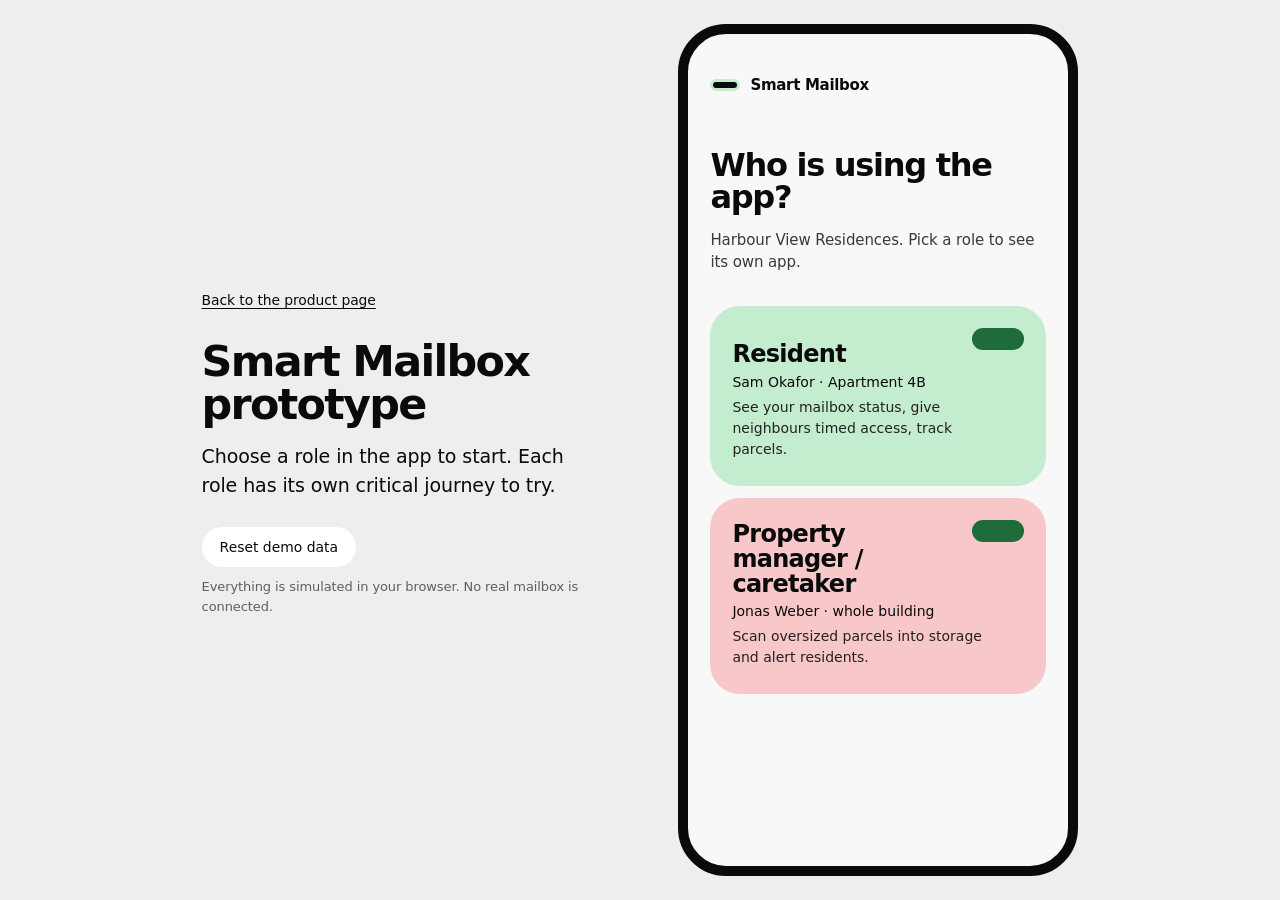
==== demo.html @ 1ff183e3 "added Landingpage and Demo" ====
<!doctype html>
<html lang="en">
<head>
  <meta charset="utf-8">
  <meta name="viewport" content="width=device-width, initial-scale=1, viewport-fit=cover">
  <title>Smart Mailbox Demo</title>
  <meta name="description" content="Interactive prototype of the Smart Mailbox app: resident mailbox status, timed neighbour access and history, and the caretaker parcel intake portal.">
  <meta name="theme-color" content="#f8f8f8">
  <link rel="preconnect" href="https://api.fontshare.com">
  <link rel="preconnect" href="https://cdn.fontshare.com" crossorigin>
  <link href="https://api.fontshare.com/v2/css?f[]=switzer@400,500,600&display=swap" rel="stylesheet">
  <link rel="icon" href="data:image/svg+xml,%3Csvg xmlns='http://www.w3.org/2000/svg' viewBox='0 0 32 32'%3E%3Crect width='32' height='32' rx='8' fill='%23c3edce'/%3E%3Crect x='6' y='13' width='20' height='6' rx='3' fill='%230a0a0a'/%3E%3C/svg%3E">
  <link rel="stylesheet" href="css/tokens.css">
  <link rel="stylesheet" href="css/demo.css">
</head>
<body>
  <div class="stage">
    <aside class="guide" aria-labelledby="guide-title">
      <a class="guide__back" href="index.html">Back to the product page</a>
      <p id="guide-title" class="guide__title">Smart Mailbox prototype</p>
      <p class="guide__lede" id="guide-lede">Choose a role in the app to start. Each role has its own critical journey to try.</p>
      <div class="guide__tasks" id="guide-tasks" aria-live="polite"></div>
      <div class="guide__foot">
        <button class="btn btn--quiet btn--small" type="button" id="reset-demo">Reset demo data</button>
        <p>Everything is simulated in your browser. No real mailbox is connected.</p>
      </div>
    </aside>

    <div class="device">
      <div class="app" id="app" aria-live="polite">
        <noscript><p class="pad">This prototype needs JavaScript to run.</p></noscript>
      </div>
      <div class="push" id="push" role="status" hidden></div>
    </div>
  </div>

  <script src="js/demo.js" defer></script>
</body>
</html>
---- css/tokens.css ----
/* Smart Mailbox — shared design tokens (landing page + demo app) */
:root {
  --bg: #f8f8f8;
  --surface: #eeeeee;
  --surface-2: #e4e4e4;
  --ink: #0a0a0a;
  --ink-soft: #3a3a3a;
  --muted: #5f5f5f;
  --accent: #1f6b3a;
  --accent-strong: #15522b;
  --accent-ink: #ffffff;
  --mint: #c3edce;
  --mint-deep: #a6e2b6;
  --pink: #f8c7c9;
  --pink-deep: #f2a9ad;
  --paper: #ffffff;
  --alert: #b3261e;

  --font: "Switzer", ui-sans-serif, system-ui, -apple-system, "Segoe UI", sans-serif;

  --step-small: clamp(0.8125rem, 0.79rem + 0.1vw, 0.875rem);
  --step-body: clamp(1.0625rem, 1rem + 0.25vw, 1.1875rem);
  --step-lead: clamp(1.25rem, 1.1rem + 0.7vw, 1.625rem);
  --step-head: clamp(2rem, 1.3rem + 3.2vw, 4rem);
  --step-display: clamp(2.75rem, 1.2rem + 5.4vw, 6rem);

  /* The motif: the letter slot. Fully round ends, used at every scale. */
  --slot: 999px;
  --radius: 14px;

  --margin: clamp(16px, 2.8vw, 40px);
  --gap: clamp(8px, 0.8vw, 12px);

  --ease-out: cubic-bezier(0.22, 1, 0.36, 1);
  --ease-in-out: cubic-bezier(0.65, 0, 0.35, 1);
  --ease-soft: cubic-bezier(0.25, 0.8, 0.25, 1);
  --t-press: 120ms;
  --t-hover: 180ms;
}

*,
*::before,
*::after { box-sizing: border-box; }

html { -webkit-text-size-adjust: 100%; text-size-adjust: 100%; }

body {
  margin: 0;
  background: var(--bg);
  color: var(--ink);
  font-family: var(--font);
  font-size: var(--step-body);
  line-height: 1.5;
  letter-spacing: -0.005em;
  -webkit-font-smoothing: antialiased;
  font-feature-settings: "tnum" 0;
}

img, svg, video { display: block; max-width: 100%; }
button, input, select { font: inherit; color: inherit; }
a { color: inherit; }

:focus-visible { outline: 3px solid var(--accent); outline-offset: 3px; }
::selection { background: var(--mint); color: var(--ink); }

.visually-hidden {
  position: absolute !important; width: 1px; height: 1px; padding: 0; margin: -1px;
  overflow: hidden; clip: rect(0 0 0 0); white-space: nowrap; border: 0;
}

.tnum { font-variant-numeric: tabular-nums; }

/* Buttons: the slot shape, flat, one fill */
.btn {
  display: inline-flex; align-items: center; justify-content: center; gap: 10px;
  min-height: 48px; padding: 0 26px;
  border: 0; border-radius: var(--slot);
  background: var(--accent); color: var(--accent-ink);
  font-weight: 500; font-size: var(--step-body); text-decoration: none; cursor: pointer;
  transition: transform var(--t-press) var(--ease-out), background-color var(--t-hover) ease, color var(--t-hover) ease;
}
.btn:active { transform: scale(0.97); }
.btn--ink { background: var(--ink); color: var(--paper); }
.btn--quiet { background: var(--paper); color: var(--ink); }
.btn--small { min-height: 40px; padding: 0 18px; font-size: var(--step-small); }
@media (hover: hover) and (pointer: fine) {
  .btn:hover { background: var(--accent-strong); }
  .btn--ink:hover { background: #2a2a2a; }
  .btn--quiet:hover { background: var(--surface); }
}

@media (prefers-reduced-motion: reduce) {
  *, *::before, *::after { transition-duration: 1ms !important; animation-duration: 1ms !important; animation-iteration-count: 1 !important; }
}
---- css/demo.css ----
/* Smart Mailbox — demo app. Shares tokens.css with the landing page. */

:root {
  --line: #e6e6e6;
  --line-strong: #d6d6d6;
  --app-bg: #f8f8f8;
  --card: #ffffff;
  --amber-bg: #fdf0d5;
  --amber-ink: #7a4b00;
  --green-bg: #dcf3e2;
  --green-ink: #15522b;
  --grey-bg: #efefef;
  --grey-ink: #4a4a4a;
  --bad-bg: #fde3e1;
  --bad-ink: #8c1d16;
  --t-size: 15px;
}
.large-text { --t-size: 18px; }

html, body { height: 100%; }
body { background: var(--surface); overflow: hidden; }

.btn--block { width: 100%; }
.btn .ico { width: 20px; height: 20px; }
.btn:disabled { opacity: 0.55; cursor: progress; }

/* ---------- stage: guide + device ---------- */
.stage {
  height: 100%;
  display: grid;
  grid-template-columns: minmax(280px, 400px) auto;
  justify-content: center;
  align-items: center;
  gap: clamp(32px, 6vw, 96px);
  padding: 24px var(--margin);
}

.guide { align-self: center; max-width: 400px; }
.guide__back { font-size: var(--step-small); text-underline-offset: 0.25em; }
.guide__title { margin: 28px 0 0; font-size: clamp(2rem, 1.4rem + 1.6vw, 2.75rem); font-weight: 600; letter-spacing: -0.04em; line-height: 1; }
.guide__lede { margin: 16px 0 0; }
.guide__count { margin: 28px 0 10px; font-weight: 500; }
.tasks { list-style: none; margin: 0; padding: 0; display: grid; gap: 6px; }
.tasks li { display: grid; grid-template-columns: 28px 1fr; gap: 10px; align-items: start; background: var(--paper); border-radius: 18px; padding: 12px 14px; transition: background-color 300ms ease; }
.tasks li b { display: block; font-weight: 500; font-size: 15px; }
.tasks li small { display: block; color: var(--muted); font-size: 13px; }
.tick { width: 24px; height: 12px; margin-top: 5px; border-radius: var(--slot); background: var(--surface-2); transition: background-color 300ms ease, width 300ms var(--ease-out); }
.tasks li.is-done { background: var(--mint); }
.tasks li.is-done .tick { background: var(--accent); }
.guide__foot { margin-top: 28px; display: grid; gap: 10px; justify-items: start; }
.guide__foot p { margin: 0; font-size: 13px; color: var(--muted); }

.device {
  position: relative;
  width: 400px;
  height: min(860px, calc(100svh - 48px));
  background: var(--app-bg);
  border-radius: 48px;
  border: 10px solid var(--ink);
  overflow: hidden;
}

@media (max-width: 900px) {
  body { background: var(--app-bg); overflow: auto; }
  .stage { display: block; padding: 0; height: 100%; }
  .guide { display: none; }
  .device { width: 100%; height: 100%; height: 100svh; border: 0; border-radius: 0; }
}

/* ---------- app frame ---------- */
.app { height: 100%; display: flex; flex-direction: column; font-size: var(--t-size); position: relative; }
.app[data-mode="none"] { overflow-y: auto; }
.bar { display: flex; align-items: center; justify-content: space-between; gap: 12px; padding: 22px 20px 12px; }
.bar__title { display: flex; align-items: center; gap: 12px; min-width: 0; }
.bar__title h1 { margin: 0; font-size: 20px; font-weight: 600; letter-spacing: -0.02em; line-height: 1.15; }
.bar__title p { margin: 0; font-size: 13px; color: var(--muted); }
.bar__mark { flex: none; width: 30px; height: 12px; border-radius: var(--slot); background: var(--ink); border: 3px solid var(--mint); }
.bar__mark.m-pink { border-color: var(--pink); }
.avatar { flex: none; width: 44px; height: 44px; border-radius: 50%; border: 0; font-weight: 600; font-size: 14px; cursor: pointer; }
.m-mint.avatar { background: var(--mint); }
.m-pink.avatar { background: var(--pink); }

.screen { flex: 1; overflow-y: auto; padding: 8px 20px 28px; display: flex; flex-direction: column; gap: 12px; outline: none; -webkit-overflow-scrolling: touch; }
.screen__title { margin: 6px 0 2px; font-size: 24px; font-weight: 600; letter-spacing: -0.03em; }
.screen__sub { margin: 14px 0 0; font-size: 15px; font-weight: 500; color: var(--muted); }
.muted { color: var(--muted); }
.center { text-align: center; }
.screen > p { margin: 0; }

.tabs { display: grid; grid-template-columns: repeat(4, 1fr); background: var(--card); border-top: 1px solid var(--line); padding: 6px 6px calc(10px + env(safe-area-inset-bottom)); }
.tab { position: relative; display: grid; justify-items: center; gap: 2px; min-height: 56px; padding: 8px 0 4px; border: 0; background: none; color: var(--muted); font-size: 12px; font-weight: 500; cursor: pointer; border-radius: 16px; }
.tab .ico { width: 22px; height: 22px; }
.tab.is-on { color: var(--ink); }
.tab.is-on::before { content: ""; position: absolute; top: 2px; width: 36px; height: 4px; border-radius: var(--slot); background: var(--accent); }
.badge { position: absolute; top: 6px; left: calc(50% + 6px); min-width: 18px; height: 18px; padding: 0 5px; border-radius: var(--slot); background: var(--alert); color: #fff; font-style: normal; font-size: 11px; line-height: 18px; }
.ico { fill: none; stroke: currentColor; stroke-width: 1.7; stroke-linecap: round; stroke-linejoin: round; }

/* ---------- role picker ---------- */
.pick { padding: 40px 22px 32px; display: flex; flex-direction: column; gap: 12px; min-height: 100%; }
.pick__brand { display: flex; align-items: center; gap: 10px; font-weight: 600; letter-spacing: -0.02em; }
.pick__title { margin: 40px 0 0; font-size: 32px; line-height: 1; font-weight: 600; letter-spacing: -0.04em; }
.pick__lede { margin: 4px 0 20px; color: var(--ink-soft); }
.role {
  position: relative; display: grid; gap: 4px; text-align: left; border: 0; cursor: pointer;
  border-radius: 30px; padding: 24px 22px 26px; min-height: 180px; align-content: end;
  transition: transform var(--t-press) var(--ease-out);
}
.role:active { transform: scale(0.98); }
.role--mint { background: var(--mint); }
.role--pink { background: var(--pink); }
.role__name { font-size: 24px; font-weight: 600; letter-spacing: -0.03em; line-height: 1.05; padding-right: 60px; }
.role__who { font-size: 14px; font-weight: 500; }
.role__does { font-size: 14px; max-width: 30ch; color: #222; }
.pick__back { margin-top: 12px; color: var(--ink); }
@media (min-width: 901px) { .pick__back { display: none; } }
.role__go { position: absolute; top: 22px; right: 22px; width: 52px; height: 22px; border-radius: var(--slot); background: var(--ink); }
@media (hover: hover) and (pointer: fine) { .role:hover .pick__back { margin-top: 12px; color: var(--ink); }
@media (min-width: 901px) { .pick__back { display: none; } }
.role__go { background: var(--accent); } }

/* ---------- resident home ---------- */
.status-card { border-radius: 30px; padding: 22px 22px 24px; display: grid; gap: 8px; transition: background-color 400ms ease; }
.status-card.is-arrived { background: var(--mint); }
.status-card.is-empty { background: var(--card); }
.status-card__box { margin: 0; font-size: 14px; font-weight: 500; }
.status-card__word { margin: 4px 0 0; display: flex; align-items: center; gap: 12px; font-size: 40px; font-weight: 600; letter-spacing: -0.04em; line-height: 1; }
.slot-dot { width: 34px; height: 14px; border-radius: var(--slot); background: var(--accent); flex: none; }
.is-empty .slot-dot { background: var(--surface-2); width: 24px; }
.status-card__meta { margin: 0; }
.status-card__calm { margin: 6px 0 0; color: var(--ink-soft); }
.status-card .btn { margin-top: 10px; }
.status-card.is-arrived .status-card__word { animation: pop 500ms var(--ease-out); }
@keyframes pop { from { transform: translateY(8px); opacity: 0.2; } }

.readout { display: grid; grid-template-columns: repeat(3, 1fr); margin: 0; background: var(--card); border-radius: 22px; border: 1px solid var(--line); }
.readout div { padding: 12px 14px; }
.readout div + div { border-left: 1px solid var(--line); }
.readout dt { font-size: 12px; color: var(--muted); }
.readout dd { margin: 2px 0 0; font-size: 14px; font-weight: 500; }

.card { background: var(--card); border: 1px solid var(--line); border-radius: 22px; padding: 16px 18px; display: grid; gap: 6px; }
.card h3 { margin: 0; font-size: 16px; font-weight: 600; letter-spacing: -0.01em; }
.card p { margin: 0; }
.card--pink { background: var(--pink); border-color: transparent; }
.card__row { display: flex; align-items: center; justify-content: space-between; gap: 12px; }
.card__row h3 { margin: 0; font-size: 16px; font-weight: 600; }

.link { border: 0; background: none; padding: 6px 0; min-height: 32px; font-weight: 500; color: var(--accent); cursor: pointer; text-decoration: underline; text-decoration-color: transparent; text-underline-offset: 0.2em; justify-self: start; font-size: inherit; }
.link--danger { color: var(--bad-ink); }
.link--center { justify-self: center; align-self: center; }
@media (hover: hover) and (pointer: fine) { .link:hover { text-decoration-color: currentColor; } }

.notice { background: var(--ink); color: var(--paper); border-radius: 22px; padding: 16px 18px; display: grid; gap: 6px; animation: pop 400ms var(--ease-out); }
.notice ul { margin: 0; padding-left: 18px; }
.notice .link { color: var(--mint); }

.sim { margin-top: 6px; border: 1.5px dashed var(--line-strong); border-radius: 22px; padding: 14px 16px 16px; display: grid; gap: 8px; }
.sim h3 { margin: 0; font-size: 14px; font-weight: 600; }
.sim > p { margin: 0; font-size: 13px; color: var(--muted); }
.sim__row { display: flex; gap: 8px; flex-wrap: wrap; }
.sim__result { margin: 4px 0 0; min-height: 0; font-size: 14px; border-radius: 14px; }
.sim__result:empty { display: none; }
.sim__result.is-ok { background: var(--green-bg); color: var(--green-ink); padding: 10px 12px; }
.sim__result.is-bad { background: var(--bad-bg); color: var(--bad-ink); padding: 10px 12px; }

/* ---------- access ---------- */
.code-card { background: var(--mint); border-radius: 26px; padding: 18px 20px 20px; display: grid; gap: 6px; justify-items: start; animation: pop 400ms var(--ease-out); }
.code-card h4 { margin: 0; font-size: 15px; font-weight: 500; }
.code-card p { margin: 0; }
.code-card__code { font-size: 44px; font-weight: 600; letter-spacing: 0.02em; line-height: 1.05; }
.code-card .btn { margin-top: 6px; background: var(--paper); }

.form-card { background: var(--card); border: 1px solid var(--line); border-radius: 22px; }
.form-card summary { list-style: none; cursor: pointer; padding: 16px 18px; font-weight: 600; display: flex; justify-content: space-between; align-items: center; border-radius: 22px; }
.form-card summary::-webkit-details-marker { display: none; }
.form-card summary::after { content: "+"; font-size: 22px; font-weight: 400; line-height: 1; }
.form-card[open] summary::after { content: "–"; }
.form-card .form { padding: 0 18px 18px; }

.form { display: grid; gap: 12px; }
.form fieldset { border: 0; margin: 0; padding: 0; }
.form legend, .form label { font-size: 13px; color: var(--muted); font-weight: 500; }
.form label { display: grid; gap: 4px; }
.form input[type="datetime-local"], .form input:not([type]), .form input[inputmode] {
  width: 100%; min-height: 44px; border: 1px solid var(--line-strong); border-radius: 12px; padding: 8px 10px; background: var(--card); color: var(--ink); font-size: 15px;
}
.form input:focus { outline: 2px solid var(--accent); outline-offset: 1px; }
.field2 { display: grid; grid-template-columns: 1fr; gap: 10px; }
.form__err { margin: 0; color: var(--bad-ink); font-size: 14px; }
.form__err:empty { display: none; }
.choices { display: grid; gap: 6px; margin-top: 6px; }
.choice { display: flex !important; align-items: center; gap: 12px; padding: 10px 12px; border: 1px solid var(--line); border-radius: 14px; cursor: pointer; color: var(--ink) !important; }
.choice input { width: 18px; height: 18px; accent-color: var(--accent); }
.choice span { display: grid; }
.choice b { font-weight: 500; font-size: 15px; }
.choice small { color: var(--muted); font-size: 13px; }
.choice:has(input:checked) { background: var(--mint); border-color: transparent; }

.rows { list-style: none; margin: 0; padding: 0; background: var(--card); border: 1px solid var(--line); border-radius: 22px; }
.row { display: flex; align-items: center; gap: 10px; padding: 12px 16px; min-height: 56px; }
.row + .row { border-top: 1px solid var(--line); }
.row > div { flex: 1; min-width: 0; display: grid; }
.row b { font-weight: 500; }
.row small { color: var(--muted); font-size: 13px; }

.pill { flex: none; display: inline-flex; align-items: center; height: 22px; padding: 0 9px; border-radius: var(--slot); font-size: 12px; font-weight: 500; }
.pill--green { background: var(--green-bg); color: var(--green-ink); }
.pill--amber { background: var(--amber-bg); color: var(--amber-ink); }
.pill--grey { background: var(--grey-bg); color: var(--grey-ink); }

/* ---------- parcels ---------- */
.parcel-card { background: var(--pink); border-radius: 26px; padding: 18px 20px 20px; display: grid; gap: 8px; animation: pop 400ms var(--ease-out); }
.parcel-card__top { display: flex; justify-content: space-between; align-items: center; }
.parcel-card__shelf { margin: 0; font-size: 34px; font-weight: 600; letter-spacing: -0.03em; line-height: 1.05; }
.parcel-card .btn { margin-top: 6px; }
.kv { margin: 0; display: grid; grid-template-columns: 1fr 1fr; gap: 8px 12px; }
.kv dt { font-size: 12px; color: var(--muted); }
.parcel-card .kv dt { color: #5a3e40; }
.kv dd { margin: 0; font-weight: 500; font-size: 14px; overflow-wrap: anywhere; }
.empty { background: var(--card); border: 1px dashed var(--line-strong); border-radius: 22px; padding: 18px; }
.empty p { margin: 0; }

/* ---------- history ---------- */
.chips { display: flex; gap: 6px; flex-wrap: wrap; }
.chip { border: 1px solid var(--line-strong); background: var(--card); border-radius: var(--slot); min-height: 36px; padding: 0 14px; font-size: 14px; cursor: pointer; }
.chip.is-on { background: var(--ink); color: var(--paper); border-color: var(--ink); }
.log { list-style: none; margin: 0; padding: 0; display: grid; }
.log__day { margin: 12px 0 4px; font-size: 13px; font-weight: 600; color: var(--muted); }
.log__item { display: grid; grid-template-columns: 48px 1fr; gap: 10px; padding: 10px 0; border-bottom: 1px solid var(--line); }
.log__item b { display: block; font-weight: 500; }
.log__item small { color: var(--muted); font-size: 13px; }
.log__time { color: var(--muted); font-size: 14px; padding-top: 1px; position: relative; padding-left: 14px; }
.log__time::before { content: ""; position: absolute; left: 0; top: 8px; width: 8px; height: 8px; border-radius: 50%; background: var(--grey-ink); }
.log--mail .log__time::before { background: var(--accent); }
.log--parcel .log__time::before { background: #d36b72; }
.log--access .log__time::before { background: var(--ink); }

/* ---------- caretaker ---------- */
.kpis { margin: 0; display: grid; grid-template-columns: 1fr 1fr; background: var(--card); border: 1px solid var(--line); border-radius: 22px; overflow: hidden; }
.kpis div { padding: 14px 16px; }
.kpis div:nth-child(even) { border-left: 1px solid var(--line); }
.kpis div:nth-child(n+3) { border-top: 1px solid var(--line); }
.kpis dt { font-size: 13px; color: var(--muted); }
.kpis dd { margin: 2px 0 0; font-size: 32px; font-weight: 600; letter-spacing: -0.03em; line-height: 1.1; }
.kpis dd small { font-size: 14px; font-weight: 500; color: var(--muted); letter-spacing: 0; }
.kpis dd.warn { color: var(--bad-ink); }
.capbar { height: 12px; background: var(--card); border-radius: var(--slot); overflow: hidden; border: 1px solid var(--line); }
.capbar span { display: block; height: 100%; background: #d36b72; border-radius: var(--slot); transition: width 500ms var(--ease-out); }
.capnote { margin-top: -6px !important; font-size: 13px; }

.viewfinder { position: relative; height: 240px; border-radius: 26px; background: #151515; overflow: hidden; display: grid; place-items: center; }
.viewfinder::before { content: ""; width: 72%; height: 46%; border-radius: 18px; border: 3px solid var(--pink); }
.vf__line { position: absolute; left: 14%; right: 14%; top: 50%; height: 3px; border-radius: 2px; background: var(--pink); opacity: 0.9; }
.viewfinder.is-scanning .vf__line { animation: sweep 1.2s var(--ease-in-out) infinite alternate; }
@keyframes sweep { from { transform: translateY(-50px); } to { transform: translateY(50px); } }
.vf__label { position: absolute; bottom: 14px; color: #bdbdbd; font-size: 13px; }
.manual { margin-top: 6px; grid-template-columns: 1fr auto; align-items: end; }
.manual .form__err { grid-column: 1 / -1; }

.sizes { border: 0; padding: 0; margin: 0; display: flex; gap: 6px; flex-wrap: wrap; align-items: center; }
.sizes legend, .shelf-pick legend { font-size: 13px; color: var(--muted); font-weight: 500; margin-bottom: 6px; padding: 0; }
.seg { position: relative; }
.seg input, .shelf input { position: absolute; opacity: 0; inset: 0; margin: 0; cursor: pointer; }
.seg span { display: grid; place-items: center; min-width: 60px; min-height: 44px; border-radius: var(--slot); background: var(--card); border: 1px solid var(--line-strong); font-weight: 500; }
.seg input:checked + span { background: var(--ink); color: var(--paper); border-color: var(--ink); }
.seg input:focus-visible + span, .shelf input:focus-visible + span { outline: 3px solid var(--accent); outline-offset: 2px; }
.shelf-pick { border: 0; padding: 0; margin: 0; }
.shelves { display: grid; grid-template-columns: repeat(6, 1fr); gap: 5px; }
.shelf { position: relative; }
.shelf span { display: grid; place-items: center; height: 40px; border-radius: 10px; background: var(--card); border: 1px solid var(--line-strong); font-size: 13px; font-weight: 500; }
.shelf.is-used span { background: var(--grey-bg); color: #9a9a9a; border-color: transparent; text-decoration: line-through; }
.shelf input:checked + span { background: var(--accent); color: #fff; border-color: var(--accent); }

.shelves--big { gap: 6px; }
.shelf-btn { display: grid; place-items: center; align-content: center; gap: 0; height: 58px; border-radius: 12px; border: 1px solid var(--line-strong); background: var(--card); cursor: pointer; padding: 0; }
.shelf-btn b { font-size: 14px; font-weight: 600; }
.shelf-btn small { font-size: 11px; color: var(--muted); }
.shelf-btn.is-used { background: var(--pink); border-color: transparent; }
.shelf-btn.is-used small { color: #4a2f31; }
.shelf-btn.is-late { background: #d36b72; color: #fff; }
.shelf-btn.is-late small { color: #fff; }
.shelf-btn.is-sel { outline: 3px solid var(--ink); outline-offset: 1px; }
.legend { margin: 0; display: flex; align-items: center; gap: 6px 10px; flex-wrap: wrap; font-size: 13px; color: var(--muted); }
.lg { width: 14px; height: 14px; border-radius: 4px; display: inline-block; }
.lg--used { background: var(--pink); }
.lg--late { background: #d36b72; }
.lg--free { background: var(--card); border: 1px solid var(--line-strong); }

.done-card { margin-top: 8px; background: var(--pink); border-radius: 30px; padding: 26px 22px; display: grid; gap: 10px; animation: pop 450ms var(--ease-out); }
.done-card__mark { width: 52px; height: 22px; border-radius: var(--slot); background: var(--ink); }
.done-card h3 { margin: 6px 0 0; font-size: 30px; font-weight: 600; letter-spacing: -0.03em; line-height: 1.05; }
.done-card p { margin: 0; }
.phone-note { background: var(--paper); border-radius: 18px; padding: 12px 14px; display: grid; font-size: 14px; }
.phone-note b { font-weight: 600; }

/* ---------- sheet ---------- */
.sheet { position: absolute; inset: 0; background: rgba(10, 10, 10, 0.35); display: flex; align-items: flex-end; z-index: 20; animation: fade 200ms ease; }
.sheet__panel { width: 100%; background: var(--app-bg); border-radius: 28px 28px 0 0; padding: 20px 20px calc(24px + env(safe-area-inset-bottom)); display: grid; gap: 10px; animation: up 320ms var(--ease-out); max-height: 90%; overflow-y: auto; }
.sheet__panel h3 { margin: 0; font-size: 18px; font-weight: 600; }
@keyframes fade { from { opacity: 0; } }
@keyframes up { from { transform: translateY(40px); } }
.toggle { display: flex; align-items: center; justify-content: space-between; gap: 12px; background: var(--card); border-radius: 18px; padding: 12px 14px; cursor: pointer; position: relative; }
.toggle span { display: grid; }
.toggle b { font-weight: 500; }
.toggle small { color: var(--muted); font-size: 13px; }
.toggle input { position: absolute; opacity: 0; width: 100%; height: 100%; inset: 0; margin: 0; cursor: pointer; }
.toggle i { flex: none; width: 46px; height: 26px; border-radius: var(--slot); background: var(--surface-2); position: relative; transition: background-color 200ms ease; }
.toggle i::after { content: ""; position: absolute; top: 3px; left: 3px; width: 20px; height: 20px; border-radius: 50%; background: #fff; transition: transform 250ms var(--ease-out); }
.toggle input:checked + i { background: var(--accent); }
.toggle input:checked + i::after { transform: translateX(20px); }
.toggle input:focus-visible + i { outline: 3px solid var(--accent); outline-offset: 2px; }

/* ---------- push banner ---------- */
.push {
  position: absolute; top: 12px; left: 12px; right: 12px; z-index: 30;
  display: grid; grid-template-columns: auto 1fr auto; gap: 12px; align-items: center;
  background: var(--ink); color: var(--paper); border-radius: 22px; padding: 12px 16px;
  font-size: 14px; cursor: pointer;
  box-shadow: 0 14px 30px rgba(0, 0, 0, 0.25);
}
.push[hidden] { display: none; }
.push.is-in { animation: drop 450ms var(--ease-out); }
@keyframes drop { from { transform: translateY(-120%); } }
.push b { display: block; font-weight: 600; }
.push__mark { width: 26px; height: 11px; border-radius: var(--slot); background: var(--mint); }
.push__mark.pink { background: var(--pink); }
.push__time { font-size: 12px; color: #a9a9a9; align-self: start; }

@media (hover: hover) and (pointer: fine) {
  .tab:hover { color: var(--ink); }
  .chip:hover:not(.is-on) { background: var(--surface); }
  .shelf-btn:hover { outline: 2px solid var(--line-strong); }
}
.tab:active, .chip:active, .shelf-btn:active, .seg:active span { transform: scale(0.96); }
.tab, .chip, .shelf-btn, .seg span { transition: transform var(--t-press) var(--ease-out), background-color var(--t-hover) ease, color var(--t-hover) ease; }
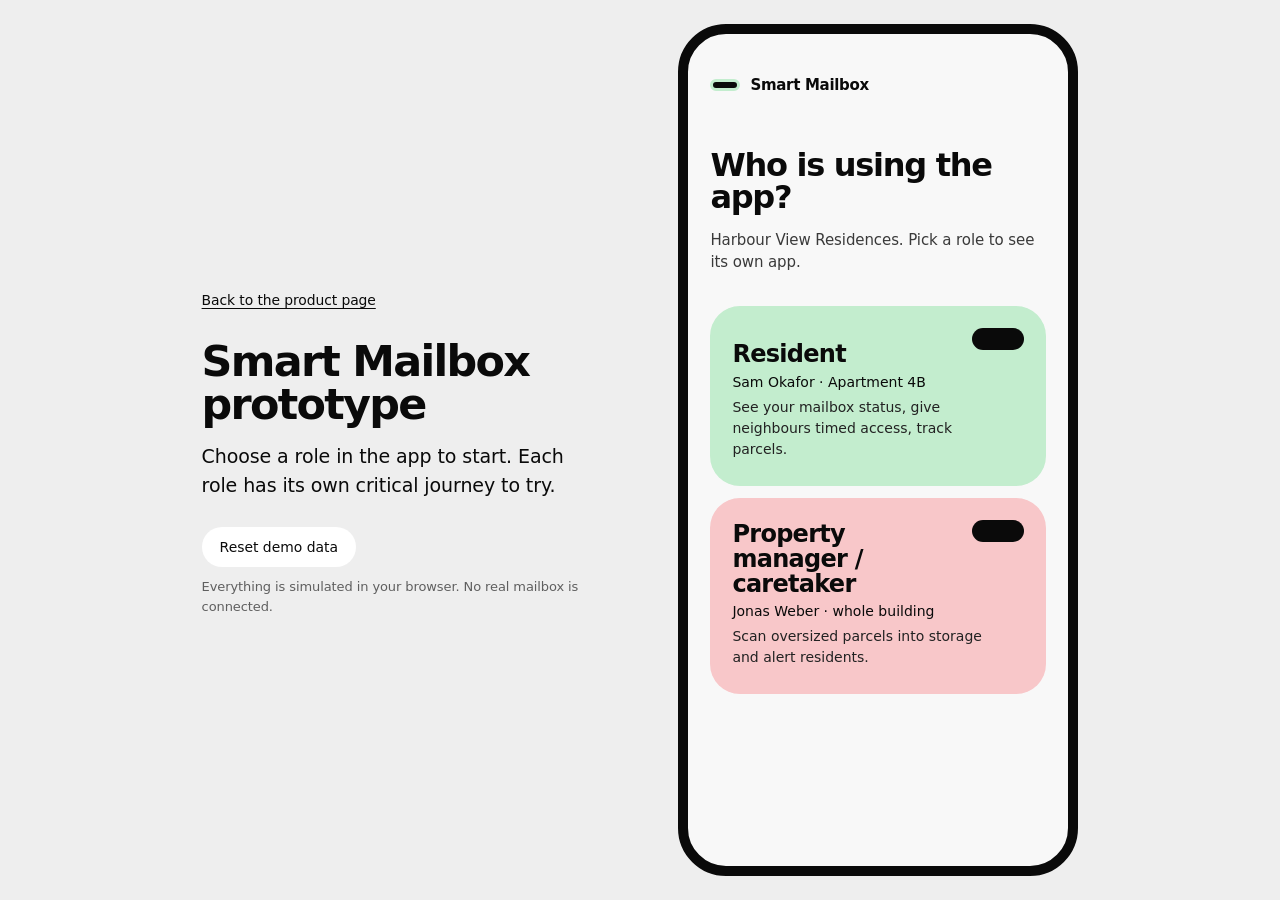
==== commit bc8d5054: "fixed role choice + mobile version return button" ====
--- a/demo.html
+++ b/demo.html
@@ -27,6 +27,9 @@
     </aside>
 
     <div class="device">
+      <nav class="backbar" aria-label="Site">
+        <a href="index.html"><svg class="ico" viewBox="0 0 24 24" aria-hidden="true" focusable="false"><path d="M19 12H5M11 6l-6 6 6 6"/></svg>Back to Landing Page</a>
+      </nav>
       <div class="app" id="app" aria-live="polite">
         <noscript><p class="pad">This prototype needs JavaScript to run.</p></noscript>
       </div>
--- a/css/demo.css
+++ b/css/demo.css
@@ -52,6 +52,7 @@
 
 .device {
   position: relative;
+  display: flex; flex-direction: column;
   width: 400px;
   height: min(860px, calc(100svh - 48px));
   background: var(--app-bg);
@@ -65,10 +66,11 @@
   .stage { display: block; padding: 0; height: 100%; }
   .guide { display: none; }
   .device { width: 100%; height: 100%; height: 100svh; border: 0; border-radius: 0; }
+
 }
 
 /* ---------- app frame ---------- */
-.app { height: 100%; display: flex; flex-direction: column; font-size: var(--t-size); position: relative; }
+.app { flex: 1; min-height: 0; display: flex; flex-direction: column; font-size: var(--t-size); position: relative; }
 .app[data-mode="none"] { overflow-y: auto; }
 .bar { display: flex; align-items: center; justify-content: space-between; gap: 12px; padding: 22px 20px 12px; }
 .bar__title { display: flex; align-items: center; gap: 12px; min-width: 0; }
@@ -111,12 +113,8 @@
 .role__name { font-size: 24px; font-weight: 600; letter-spacing: -0.03em; line-height: 1.05; padding-right: 60px; }
 .role__who { font-size: 14px; font-weight: 500; }
 .role__does { font-size: 14px; max-width: 30ch; color: #222; }
-.pick__back { margin-top: 12px; color: var(--ink); }
-@media (min-width: 901px) { .pick__back { display: none; } }
 .role__go { position: absolute; top: 22px; right: 22px; width: 52px; height: 22px; border-radius: var(--slot); background: var(--ink); }
-@media (hover: hover) and (pointer: fine) { .role:hover .pick__back { margin-top: 12px; color: var(--ink); }
-@media (min-width: 901px) { .pick__back { display: none; } }
-.role__go { background: var(--accent); } }
+@media (hover: hover) and (pointer: fine) { .role:hover .role__go { background: var(--accent); } }
 
 /* ---------- resident home ---------- */
 .status-card { border-radius: 30px; padding: 22px 22px 24px; display: grid; gap: 8px; transition: background-color 400ms ease; }
@@ -333,3 +331,23 @@
 }
 .tab:active, .chip:active, .shelf-btn:active, .seg:active span { transform: scale(0.96); }
 .tab, .chip, .shelf-btn, .seg span { transition: transform var(--t-press) var(--ease-out), background-color var(--t-hover) ease, color var(--t-hover) ease; }
+
+/* ---------- mobile: back to the landing page ---------- */
+.backbar {
+  display: none; flex: none; align-items: center;
+  padding: calc(8px + env(safe-area-inset-top)) 16px 8px;
+  background: var(--ink);
+}
+.backbar a {
+  display: inline-flex; align-items: center; gap: 8px; min-height: 40px; padding: 0 16px 0 12px;
+  border-radius: var(--slot); background: var(--mint); color: var(--ink);
+  font-size: 15px; font-weight: 600; text-decoration: none;
+  transition: transform var(--t-press) var(--ease-out), background-color var(--t-hover) ease;
+}
+.backbar a:active { transform: scale(0.97); }
+.backbar svg { width: 18px; height: 18px; }
+@media (hover: hover) and (pointer: fine) { .backbar a:hover { background: var(--mint-deep); } }
+@media (max-width: 900px) {
+  .backbar { display: flex; }
+  .push { top: calc(64px + env(safe-area-inset-top)); }
+}
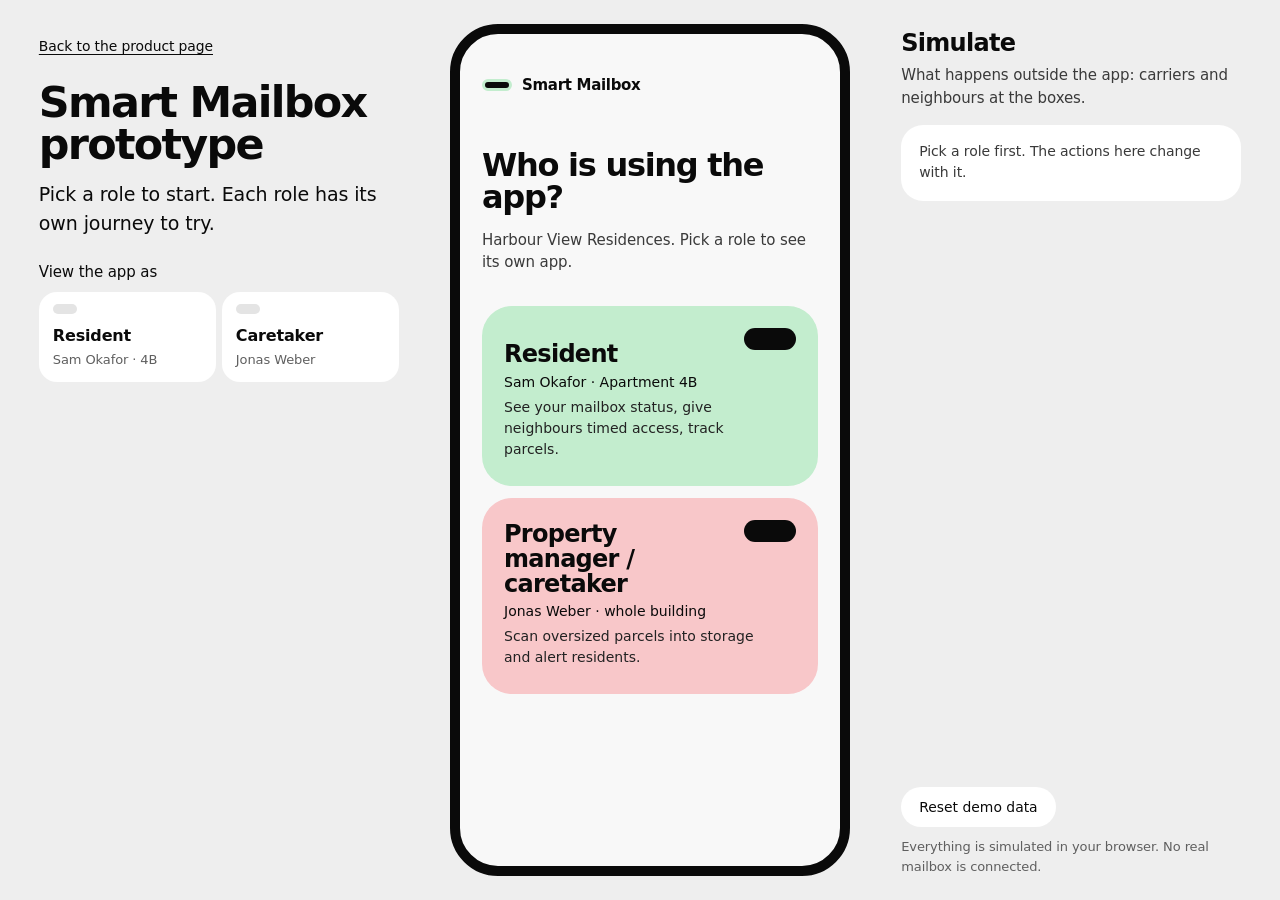
==== commit e18cc6c6: "removed Smart Mailbox Font, fixed features overview, fixed demo controls + simulation controls" ====
--- a/demo.html
+++ b/demo.html
@@ -15,20 +15,53 @@
 </head>
 <body>
   <div class="stage">
-    <aside class="guide" aria-labelledby="guide-title">
-      <a class="guide__back" href="index.html">Back to the product page</a>
-      <p id="guide-title" class="guide__title">Smart Mailbox prototype</p>
-      <p class="guide__lede" id="guide-lede">Choose a role in the app to start. Each role has its own critical journey to try.</p>
-      <div class="guide__tasks" id="guide-tasks" aria-live="polite"></div>
-      <div class="guide__foot">
-        <button class="btn btn--quiet btn--small" type="button" id="reset-demo">Reset demo data</button>
-        <p>Everything is simulated in your browser. No real mailbox is connected.</p>
+    <!-- Everything outside the app: on desktop the columns beside the phone, on a phone a drawer. -->
+    <div class="demo" id="demo-panel" aria-labelledby="drawer-title">
+      <div class="demo__head">
+        <h2 id="drawer-title">Demo controls</h2>
+        <button class="btn btn--quiet btn--small" type="button" id="demo-close">Close</button>
       </div>
-    </aside>
+
+      <aside class="guide" aria-labelledby="guide-title">
+        <a class="guide__back" href="index.html">Back to the product page</a>
+        <p id="guide-title" class="guide__title">Smart Mailbox prototype</p>
+        <p class="guide__lede" id="guide-lede">Pick a role to start. Each role has its own journey to try.</p>
+
+        <fieldset class="roles">
+          <legend>View the app as</legend>
+          <label class="roles__opt roles__opt--mint">
+            <input type="radio" name="demo-role" value="resident">
+            <span><b>Resident</b><small>Sam Okafor · 4B</small></span>
+          </label>
+          <label class="roles__opt roles__opt--pink">
+            <input type="radio" name="demo-role" value="caretaker">
+            <span><b>Caretaker</b><small>Jonas Weber</small></span>
+          </label>
+        </fieldset>
+        <div class="handoff" id="handoff" hidden></div>
+
+        <div class="guide__tasks" id="guide-tasks" aria-live="polite"></div>
+      </aside>
+
+      <div class="side">
+        <section class="simulate" aria-labelledby="sim-title">
+          <h2 id="sim-title" class="simulate__title">Simulate</h2>
+          <p class="simulate__lede">What happens outside the app: carriers and neighbours at the boxes.</p>
+          <div id="sim-body"></div>
+        </section>
+
+        <div class="demo__foot">
+          <button class="btn btn--quiet btn--small" type="button" id="reset-demo">Reset demo data</button>
+          <p>Everything is simulated in your browser. No real mailbox is connected.</p>
+        </div>
+      </div>
+    </div>
+    <div class="scrim" id="demo-scrim" hidden></div>
 
     <div class="device">
       <nav class="backbar" aria-label="Site">
-        <a href="index.html"><svg class="ico" viewBox="0 0 24 24" aria-hidden="true" focusable="false"><path d="M19 12H5M11 6l-6 6 6 6"/></svg>Back to Landing Page</a>
+        <a href="index.html"><svg class="ico" viewBox="0 0 24 24" aria-hidden="true" focusable="false"><path d="M19 12H5M11 6l-6 6 6 6"/></svg>Landing Page</a>
+        <button class="backbar__demo" type="button" id="demo-open" aria-controls="demo-panel" aria-expanded="false"><svg class="ico" viewBox="0 0 24 24" aria-hidden="true" focusable="false"><path d="M4 7h10M18 7h2M4 17h4M12 17h8"/><circle cx="16" cy="7" r="2"/><circle cx="10" cy="17" r="2"/></svg>Demo controls</button>
       </nav>
       <div class="app" id="app" aria-live="polite">
         <noscript><p class="pad">This prototype needs JavaScript to run.</p></noscript>
--- a/css/demo.css
+++ b/css/demo.css
@@ -24,50 +24,147 @@
 .btn .ico { width: 20px; height: 20px; }
 .btn:disabled { opacity: 0.55; cursor: progress; }
 
-/* ---------- stage: guide + device ---------- */
+/* ---------- stage: guide | device | simulate ----------
+   Wide screens: three columns, the phone in the middle.
+   901–1239px: the demo controls stack into one column beside the phone.
+   900px and under: the phone fills the screen, the controls live in a drawer. */
 .stage {
+  --dev-h: min(860px, calc(100svh - 48px));
+  --dev-top: calc((100svh - 48px - var(--dev-h)) / 2);
   height: 100%;
   display: grid;
-  grid-template-columns: minmax(280px, 400px) auto;
+  grid-template-columns: minmax(300px, 360px) 400px minmax(280px, 340px);
+  grid-template-rows: minmax(0, 1fr);
   justify-content: center;
   align-items: center;
-  gap: clamp(32px, 6vw, 96px);
+  gap: clamp(32px, 4vw, 72px);
   padding: 24px var(--margin);
 }
-
-.guide { align-self: center; max-width: 400px; }
+.demo { display: contents; }
+.demo__head { display: none; }
+.guide { grid-column: 1; grid-row: 1; }
+.device { grid-column: 2; grid-row: 1; }
+.side { grid-column: 3; grid-row: 1; align-self: stretch; min-height: 0; display: flex; flex-direction: column; padding: var(--dev-top) 0; }
+
+/* The side columns start on the phone's top edge and scroll on their own when the window is short.
+   The side padding keeps focus rings visible inside the scroll box. */
+.guide { align-self: stretch; padding: calc(var(--dev-top) + 6px) 6px; }
+.simulate { flex: 1 1 auto; min-height: 0; padding: 6px; }
+.guide, .simulate { overflow-y: auto; margin: 0 -6px; scrollbar-width: thin; }
+.demo__foot { flex: none; margin-top: 20px; display: grid; gap: 10px; justify-items: start; }
+.demo__foot p { margin: 0; font-size: 13px; color: var(--muted); }
+
 .guide__back { font-size: var(--step-small); text-underline-offset: 0.25em; }
-.guide__title { margin: 28px 0 0; font-size: clamp(2rem, 1.4rem + 1.6vw, 2.75rem); font-weight: 600; letter-spacing: -0.04em; line-height: 1; }
-.guide__lede { margin: 16px 0 0; }
+.guide__title { margin: 22px 0 0; font-size: clamp(2rem, 1.4rem + 1.6vw, 2.75rem); font-weight: 600; letter-spacing: -0.04em; line-height: 1; }
+.guide__lede { margin: 14px 0 0; }
+
+/* role switcher */
+.roles { margin: 24px 0 0; padding: 0; border: 0; min-width: 0; display: grid; grid-template-columns: 1fr 1fr; gap: 6px; }
+.roles legend { padding: 0; margin-bottom: 8px; font-weight: 500; font-size: 15px; }
+.roles__opt { position: relative; cursor: pointer; }
+.roles__opt input { position: absolute; inset: 0; margin: 0; opacity: 0; cursor: pointer; }
+.roles__opt span {
+  display: grid; gap: 2px; min-height: 76px; align-content: end;
+  padding: 12px 14px 13px; border-radius: 18px; background: var(--paper);
+  transition: background-color var(--t-hover) ease, transform var(--t-press) var(--ease-out);
+}
+.roles__opt span::before { content: ""; width: 24px; height: 10px; margin-bottom: 8px; border-radius: var(--slot); background: var(--surface-2); transition: background-color var(--t-hover) ease, width 300ms var(--ease-out); }
+.roles__opt b { font-size: 16px; font-weight: 600; letter-spacing: -0.01em; }
+.roles__opt small { font-size: 13px; color: var(--muted); }
+.roles__opt--mint input:checked + span { background: var(--mint); }
+.roles__opt--pink input:checked + span { background: var(--pink); }
+.roles__opt input:checked + span::before { background: var(--ink); width: 34px; }
+.roles__opt input:checked + span small { color: var(--ink-soft); }
+.roles__opt input:focus-visible + span { outline: 3px solid var(--accent); outline-offset: 2px; }
+.roles__opt:active span { transform: scale(0.98); }
+@media (hover: hover) and (pointer: fine) { .roles__opt input:not(:checked) + span:hover { background: var(--bg); } }
+
+.handoff { margin-top: 6px; background: var(--pink); border-radius: 18px; padding: 10px 10px 10px 16px; display: flex; align-items: center; justify-content: space-between; gap: 12px; animation: pop 400ms var(--ease-out); }
+.handoff[hidden] { display: none; }
+.handoff p { margin: 0; font-size: 15px; }
+.handoff .btn { flex: none; }
+
+/* simulate: the world outside the app */
+.simulate__title { margin: 0; font-size: 24px; font-weight: 600; letter-spacing: -0.03em; line-height: 1.1; }
+.simulate__lede { margin: 8px 0 16px; font-size: 15px; color: var(--ink-soft); }
+#sim-body { display: grid; gap: 8px; }
+.sim-group { background: var(--paper); border-radius: 22px; padding: 16px 18px 18px; display: grid; gap: 10px; }
+.sim-group h3 { margin: 0; font-size: 16px; font-weight: 600; letter-spacing: -0.01em; }
+.sim-group > p { margin: 0; font-size: 14px; color: var(--ink-soft); }
+.sim-group .form { gap: 10px; }
+.sim-group .btn--quiet { background: var(--surface); }
+@media (hover: hover) and (pointer: fine) { .sim-group .btn--quiet:hover { background: var(--surface-2); } }
+.door { list-style: none; margin: 0; padding: 0; display: grid; gap: 4px; font-size: 14px; }
+.door li { background: var(--bg); border-radius: 12px; padding: 8px 12px; }
+.door b { font-weight: 600; }
+.sim-result { margin: 2px 0 0; font-size: 14px; border-radius: 14px; animation: pop 300ms var(--ease-out); }
+.sim-result:empty { display: none; }
+.sim-result.is-ok { background: var(--green-bg); color: var(--green-ink); padding: 10px 12px; }
+.sim-result.is-bad { background: var(--bad-bg); color: var(--bad-ink); padding: 10px 12px; }
 .guide__count { margin: 28px 0 10px; font-weight: 500; }
-.tasks { list-style: none; margin: 0; padding: 0; display: grid; gap: 6px; }
-.tasks li { display: grid; grid-template-columns: 28px 1fr; gap: 10px; align-items: start; background: var(--paper); border-radius: 18px; padding: 12px 14px; transition: background-color 300ms ease; }
+.tasks { list-style: none; margin: 0; padding: 0; display: grid; gap: 5px; }
+.tasks li { display: grid; grid-template-columns: 28px 1fr; gap: 10px; align-items: start; background: var(--paper); border-radius: 18px; padding: 10px 14px 11px; transition: background-color 300ms ease; }
 .tasks li b { display: block; font-weight: 500; font-size: 15px; }
 .tasks li small { display: block; color: var(--muted); font-size: 13px; }
 .tick { width: 24px; height: 12px; margin-top: 5px; border-radius: var(--slot); background: var(--surface-2); transition: background-color 300ms ease, width 300ms var(--ease-out); }
 .tasks li.is-done { background: var(--mint); }
 .tasks li.is-done .tick { background: var(--accent); }
-.guide__foot { margin-top: 28px; display: grid; gap: 10px; justify-items: start; }
-.guide__foot p { margin: 0; font-size: 13px; color: var(--muted); }
 
 .device {
   position: relative;
   display: flex; flex-direction: column;
   width: 400px;
-  height: min(860px, calc(100svh - 48px));
+  height: var(--dev-h);
   background: var(--app-bg);
   border-radius: 48px;
   border: 10px solid var(--ink);
   overflow: hidden;
 }
 
+/* Below the three-column width the demo controls become one column: the guide's parts and
+   Simulate interleave, so the order reads role → simulate → checklist → reset. */
+@media (max-width: 1239px) {
+  .stage { grid-template-columns: minmax(300px, 400px) 400px; grid-template-rows: minmax(0, 1fr); }
+  .demo { display: flex; flex-direction: column; grid-column: 1; grid-row: 1; align-self: stretch; overflow-y: auto; padding: calc(var(--dev-top) + 6px) 6px calc(var(--dev-top) + 6px); margin: 0 -6px; scrollbar-width: thin; }
+  .guide, .side { display: contents; }
+  .simulate { flex: none; overflow: visible; padding: 0; margin: 28px 0 0; }
+  .demo__foot { margin-top: 24px; }
+  .guide__back { order: 0; align-self: start; }
+  .guide__title { order: 1; }
+  .guide__lede { order: 2; }
+  .roles { order: 3; }
+  .handoff { order: 4; }
+  .simulate { order: 5; }
+  .guide__tasks { order: 6; }
+  .demo__foot { order: 7; }
+}
+
 @media (max-width: 900px) {
   body { background: var(--app-bg); overflow: auto; }
   .stage { display: block; padding: 0; height: 100%; }
-  .guide { display: none; }
   .device { width: 100%; height: 100%; height: 100svh; border: 0; border-radius: 0; }
 
-}
+  /* the drawer */
+  .demo {
+    position: fixed; z-index: 40; top: 0; right: 0; bottom: 0;
+    width: min(420px, calc(100vw - 32px)); max-height: none; margin: 0;
+    padding: calc(14px + env(safe-area-inset-top)) 20px calc(28px + env(safe-area-inset-bottom));
+    background: var(--surface); overscroll-behavior: contain;
+    box-shadow: -24px 0 48px rgba(0, 0, 0, 0.18); /* taste-skill-ignore: the drawer is an overlay */
+    transform: translateX(calc(100% + 48px)); visibility: hidden;
+    transition: transform 340ms var(--ease-out), visibility 0s linear 340ms;
+  }
+  .demo.is-open { transform: none; visibility: visible; transition: transform 340ms var(--ease-out), visibility 0s; }
+  .demo__head { order: -1; display: flex; align-items: center; justify-content: space-between; gap: 12px; }
+  .demo__head h2 { margin: 0; font-size: 24px; font-weight: 600; letter-spacing: -0.03em; }
+  .guide__back, .guide__title { display: none; }
+  .guide__lede { margin-top: 10px; font-size: 16px; }
+  .roles { margin-top: 18px; }
+
+  .scrim { position: fixed; inset: 0; z-index: 35; background: rgba(10, 10, 10, 0.4); opacity: 0; transition: opacity 340ms ease; }
+  .scrim.is-on { opacity: 1; }
+}
+.scrim[hidden] { display: none; }
 
 /* ---------- app frame ---------- */
 .app { flex: 1; min-height: 0; display: flex; flex-direction: column; font-size: var(--t-size); position: relative; }
@@ -152,14 +249,7 @@
 .notice ul { margin: 0; padding-left: 18px; }
 .notice .link { color: var(--mint); }
 
-.sim { margin-top: 6px; border: 1.5px dashed var(--line-strong); border-radius: 22px; padding: 14px 16px 16px; display: grid; gap: 8px; }
-.sim h3 { margin: 0; font-size: 14px; font-weight: 600; }
-.sim > p { margin: 0; font-size: 13px; color: var(--muted); }
-.sim__row { display: flex; gap: 8px; flex-wrap: wrap; }
-.sim__result { margin: 4px 0 0; min-height: 0; font-size: 14px; border-radius: 14px; }
-.sim__result:empty { display: none; }
-.sim__result.is-ok { background: var(--green-bg); color: var(--green-ink); padding: 10px 12px; }
-.sim__result.is-bad { background: var(--bad-bg); color: var(--bad-ink); padding: 10px 12px; }
+.btn-row { display: flex; gap: 8px; flex-wrap: wrap; }
 
 /* ---------- access ---------- */
 .code-card { background: var(--mint); border-radius: 26px; padding: 18px 20px 20px; display: grid; gap: 6px; justify-items: start; animation: pop 400ms var(--ease-out); }
@@ -334,9 +424,9 @@
 
 /* ---------- mobile: back to the landing page ---------- */
 .backbar {
-  display: none; flex: none; align-items: center;
+  display: none; flex: none; align-items: center; justify-content: space-between; gap: 8px;
   padding: calc(8px + env(safe-area-inset-top)) 16px 8px;
-  background: var(--ink);
+  background: var(--app-bg);
 }
 .backbar a {
   display: inline-flex; align-items: center; gap: 8px; min-height: 40px; padding: 0 16px 0 12px;
@@ -344,9 +434,18 @@
   font-size: 15px; font-weight: 600; text-decoration: none;
   transition: transform var(--t-press) var(--ease-out), background-color var(--t-hover) ease;
 }
-.backbar a:active { transform: scale(0.97); }
+.backbar__demo {
+  display: inline-flex; align-items: center; gap: 8px; min-height: 40px; padding: 0 16px 0 14px;
+  border: 0; border-radius: var(--slot); background: var(--ink); color: var(--paper);
+  font-size: 15px; font-weight: 600; cursor: pointer;
+  transition: transform var(--t-press) var(--ease-out), background-color var(--t-hover) ease;
+}
+.backbar a:active, .backbar__demo:active { transform: scale(0.97); }
 .backbar svg { width: 18px; height: 18px; }
-@media (hover: hover) and (pointer: fine) { .backbar a:hover { background: var(--mint-deep); } }
+@media (hover: hover) and (pointer: fine) {
+  .backbar a:hover { background: var(--mint-deep); }
+  .backbar__demo:hover { background: #2a2a2a; }
+}
 @media (max-width: 900px) {
   .backbar { display: flex; }
   .push { top: calc(64px + env(safe-area-inset-top)); }
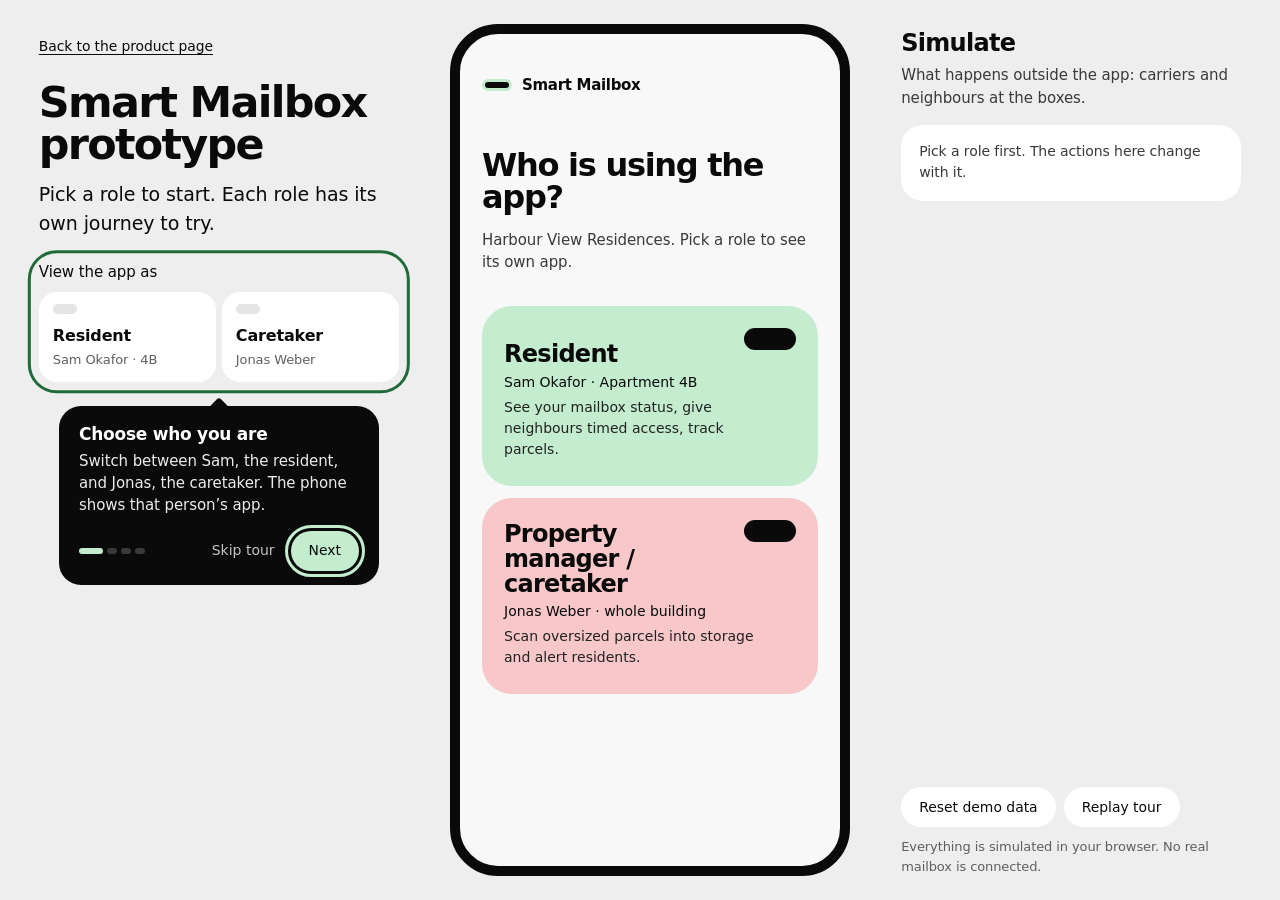
==== commit 8ee29f61: "added introduction tutorial in demo" ====
--- a/demo.html
+++ b/demo.html
@@ -51,7 +51,10 @@
         </section>
 
         <div class="demo__foot">
-          <button class="btn btn--quiet btn--small" type="button" id="reset-demo">Reset demo data</button>
+          <div class="btn-row">
+            <button class="btn btn--quiet btn--small" type="button" id="reset-demo">Reset demo data</button>
+            <button class="btn btn--quiet btn--small" type="button" id="tour-replay" hidden>Replay tour</button>
+          </div>
           <p>Everything is simulated in your browser. No real mailbox is connected.</p>
         </div>
       </div>
@@ -71,5 +74,6 @@
   </div>
 
   <script src="js/demo.js" defer></script>
+  <script src="js/tour.js" defer></script>
 </body>
 </html>
--- a/css/demo.css
+++ b/css/demo.css
@@ -15,7 +15,6 @@
   --bad-ink: #8c1d16;
   --t-size: 15px;
 }
-.large-text { --t-size: 18px; }
 
 html, body { height: 100%; }
 body { background: var(--surface); overflow: hidden; }
@@ -103,10 +102,9 @@
 .sim-result.is-bad { background: var(--bad-bg); color: var(--bad-ink); padding: 10px 12px; }
 .guide__count { margin: 28px 0 10px; font-weight: 500; }
 .tasks { list-style: none; margin: 0; padding: 0; display: grid; gap: 5px; }
-.tasks li { display: grid; grid-template-columns: 28px 1fr; gap: 10px; align-items: start; background: var(--paper); border-radius: 18px; padding: 10px 14px 11px; transition: background-color 300ms ease; }
+.tasks li { display: grid; grid-template-columns: 28px 1fr; gap: 10px; align-items: center; background: var(--paper); border-radius: 18px; padding: 10px 14px 11px; transition: background-color 300ms ease; }
 .tasks li b { display: block; font-weight: 500; font-size: 15px; }
-.tasks li small { display: block; color: var(--muted); font-size: 13px; }
-.tick { width: 24px; height: 12px; margin-top: 5px; border-radius: var(--slot); background: var(--surface-2); transition: background-color 300ms ease, width 300ms var(--ease-out); }
+.tick { width: 24px; height: 12px; border-radius: var(--slot); background: var(--surface-2); transition: background-color 300ms ease, width 300ms var(--ease-out); }
 .tasks li.is-done { background: var(--mint); }
 .tasks li.is-done .tick { background: var(--accent); }
 
@@ -450,3 +448,51 @@
   .backbar { display: flex; }
   .push { top: calc(64px + env(safe-area-inset-top)); }
 }
+
+/* ---------- tour: first-visit tips for the demo controls (never inside the app) ---------- */
+.tour {
+  position: fixed; z-index: 60; top: 0; left: 0;
+  width: min(320px, calc(100vw - 24px));
+  padding: 18px 20px 14px; border-radius: 22px;
+  background: var(--ink); color: var(--paper);
+  --from: 0 6px;
+}
+.tour[hidden], .tour-ring[hidden], .tour__skip[hidden], #tour-replay[hidden] { display: none; }
+.tour[data-side="bottom"] { --from: 0 -6px; }
+.tour[data-side="right"] { --from: -6px 0; }
+.tour[data-side="left"] { --from: 6px 0; }
+.tour.is-in { animation: tour-in 280ms var(--ease-out); }
+@keyframes tour-in { from { opacity: 0; translate: var(--from); } }
+
+.tour__arrow { position: absolute; width: 14px; height: 14px; border-radius: 3px; background: var(--ink); transform: rotate(45deg); }
+.tour[data-side="bottom"] .tour__arrow { top: -6px; left: calc(var(--ax, 50%) - 7px); }
+.tour[data-side="top"] .tour__arrow { bottom: -6px; left: calc(var(--ax, 50%) - 7px); }
+.tour[data-side="right"] .tour__arrow { left: -6px; top: calc(var(--ay, 50%) - 7px); }
+.tour[data-side="left"] .tour__arrow { right: -6px; top: calc(var(--ay, 50%) - 7px); }
+
+.tour__title { margin: 0; font-size: 17px; font-weight: 600; letter-spacing: -0.015em; line-height: 1.25; }
+.tour__text { margin: 6px 0 0; font-size: 15px; line-height: 1.45; color: #ececec; }
+.tour__foot { margin-top: 14px; display: flex; align-items: center; gap: 4px; }
+.tour__steps { display: flex; gap: 4px; margin-right: auto; }
+.tour__steps i { width: 10px; height: 6px; border-radius: var(--slot); background: #3a3a3a; transition: width 300ms var(--ease-out), background-color 200ms ease; }
+.tour__steps i.is-past { background: #7d7d7d; }
+.tour__steps i.is-on { width: 24px; background: var(--mint); }
+.tour__skip {
+  min-height: 40px; padding: 0 12px; border: 0; border-radius: var(--slot);
+  background: none; color: #c4c4c4; font-size: 14px; font-weight: 500; cursor: pointer;
+  transition: color var(--t-hover) ease, background-color var(--t-hover) ease, transform var(--t-press) var(--ease-out);
+}
+.tour__skip:active { transform: scale(0.97); }
+.tour .tour__next { background: var(--mint); color: var(--ink); }
+.tour :focus-visible { outline-color: var(--mint); }
+@media (hover: hover) and (pointer: fine) {
+  .tour__skip:hover { color: var(--paper); background: #222; }
+  .tour .tour__next:hover { background: var(--mint-deep); }
+}
+
+.tour-ring {
+  position: fixed; z-index: 59; top: 0; left: 0;
+  border-radius: 26px; outline: 3px solid var(--accent); pointer-events: none;
+  transition: transform 340ms var(--ease-out), width 340ms var(--ease-out), height 340ms var(--ease-out);
+}
+.tour-ring.is-fresh { transition: none; }
